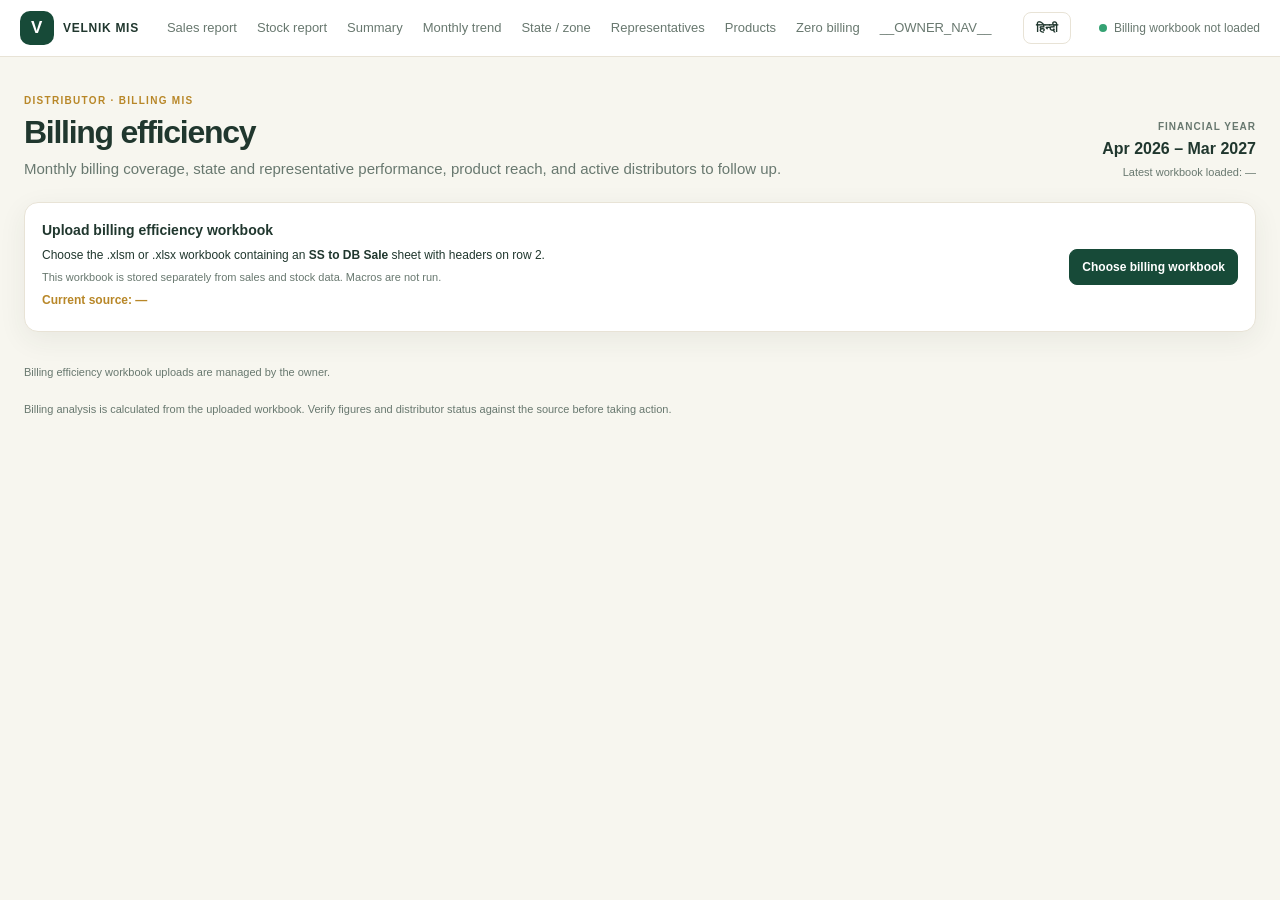
==== templates/billing_efficiency.html @ 07d6b89d "Add billing efficiency report Co-authored-by: Copilot <223556219+Copilot@users.noreply.github.com>" ====
<!doctype html>
<html lang="en">
<head>
  <meta charset="utf-8">
  <meta name="viewport" content="width=device-width, initial-scale=1">
  <title>Velnik MIS | Billing Efficiency</title>
  <link rel="stylesheet" href="/static/styles.css">
  <script id="billing-data" type="application/json">__BILLING_DATA__</script>
  <script src="/static/csv-utils.js" defer></script>
  <script src="/static/billing-efficiency.js" defer></script>
  <script src="/static/language.js" defer></script>
</head>
<body data-owner="__OWNER_SESSION__">
  <header class="topbar">
    <a class="brand" href="/"><span class="brand-mark">V</span><span>VELNIK MIS</span></a>
    <nav aria-label="Main navigation">
      <a href="/">Sales report</a>
      <a href="/stock">Stock report</a>
      <a href="#billing-summary">Summary</a>
      <a href="#monthly-trend">Monthly trend</a>
      <a href="#billing-states">State / zone</a>
      <a href="#billing-team">Representatives</a>
      <a href="#billing-products">Products</a>
      <a href="#zero-billing">Zero billing</a>
      __OWNER_NAV__
    </nav>
    <button class="button language-toggle" id="pageLanguageToggle" type="button" aria-label="पेज की भाषा हिंदी में बदलें">हिन्दी</button>
    <div class="source-chip"><span class="live-dot" aria-hidden="true"></span><span id="billingSource">Billing workbook not loaded</span></div>
  </header>

  <main class="page" id="top">
    <section class="hero">
      <div>
        <p class="kicker">DISTRIBUTOR · BILLING MIS</p>
        <h1>Billing efficiency</h1>
        <p class="hero-copy">Monthly billing coverage, state and representative performance, product reach, and active distributors to follow up.</p>
      </div>
      <div class="as-of"><span>FINANCIAL YEAR</span><strong>Apr 2026 – Mar 2027</strong><small id="billingLoadedAt">Latest workbook loaded: —</small></div>
    </section>

    <!--OWNER-ONLY--><section class="section" id="billing-upload">
      <article class="refresh-panel">
        <div>
          <h3>Upload billing efficiency workbook</h3>
          <p>Choose the .xlsm or .xlsx workbook containing an <strong>SS to DB Sale</strong> sheet with headers on row 2.</p>
          <p class="muted small">This workbook is stored separately from sales and stock data. Macros are not run.</p>
          <p id="billingUploadStatus" class="upload-status" role="status">Current source: —</p>
        </div>
        <label class="button primary upload-button" for="billingWorkbookFile">Choose billing workbook<input id="billingWorkbookFile" type="file" accept=".xlsm,.xlsx" hidden></label>
      </article>
    </section><!--/OWNER-ONLY-->
    <!--GUEST-ONLY--><p class="muted small">Billing efficiency workbook uploads are managed by the owner.</p><!--/GUEST-ONLY-->

    <div id="billingEmpty" class="panel stock-empty" hidden>
      <h2>Upload a billing efficiency workbook to build this report</h2>
      <p class="muted">The owner can upload the separate billing workbook. Existing sales and stock reports will not be changed.</p>
    </div>

    <div id="billingContent" hidden>
      <section class="section" id="billing-summary">
        <div class="table-tools">
          <label>Month<select id="billingMonthFilter"></select></label>
        </div>
        <div class="stats" id="billingStats" aria-label="Billing efficiency summary"></div>
      </section>

      <section class="section" id="monthly-trend">
        <div class="section-heading"><div><p class="kicker">01 · MONTHLY TREND</p><h2>Billing coverage by month</h2><p class="muted">Efficiency is active distributors with positive Value In Lacs divided by active distributor codes.</p></div><span class="unit">LAKH · %</span></div>
        <article class="panel table-panel">
          <div class="table-scroll"><table><thead><tr><th>Month</th><th class="num">Sales (lakh)</th><th class="num">Active DBs</th><th class="num">Billed active DBs</th><th class="num">Active zero billing</th><th class="num">Efficiency</th></tr></thead><tbody id="billingMonthlyRows"></tbody></table></div>
        </article>
      </section>

      <section class="section" id="billing-states">
        <div class="section-heading"><div><p class="kicker">02 · TERRITORY</p><h2>State and zone performance</h2><p class="muted" id="billingTerritoryCaption">Selected month breakdown.</p></div><span class="unit">LAKH</span></div>
        <div class="grid two">
          <article class="panel table-panel"><div class="panel-heading"><div><h3>State / region</h3><p class="muted">Ranked by sales value</p></div></div><div class="table-scroll"><table><thead><tr><th>State / region</th><th class="num">Sales (lakh)</th><th class="num">Active DBs</th><th class="num">Billed DBs</th><th class="num">Efficiency</th></tr></thead><tbody id="billingStateRows"></tbody></table></div></article>
          <article class="panel table-panel"><div class="panel-heading"><div><h3>Zone</h3><p class="muted">Ranked by sales value</p></div></div><div class="table-scroll"><table><thead><tr><th>Zone</th><th class="num">Sales (lakh)</th><th class="num">Active DBs</th><th class="num">Billed DBs</th><th class="num">Efficiency</th></tr></thead><tbody id="billingZoneRows"></tbody></table></div></article>
        </div>
      </section>

      <section class="section" id="billing-team">
        <div class="section-heading"><div><p class="kicker">03 · FIELD TEAM</p><h2>Representative performance</h2><p class="muted">Based on the workbook’s Res SR/SO Name field for the selected month.</p></div></div>
        <article class="panel table-panel"><div class="table-scroll"><table><thead><tr><th>Representative</th><th class="num">Sales (lakh)</th><th class="num">Active DBs</th><th class="num">Billed DBs</th><th class="num">Zero billing DBs</th><th class="num">Efficiency</th></tr></thead><tbody id="billingRepRows"></tbody></table></div></article>
      </section>

      <section class="section" id="billing-products">
        <div class="section-heading"><div><p class="kicker">04 · PRODUCT REACH</p><h2>Product billing coverage</h2><p class="muted">Counts active distributors with a positive value in each product column. Values themselves are not shown because the workbook does not specify their unit.</p></div></div>
        <article class="panel table-panel"><div class="table-scroll"><table><thead><tr><th>Product</th><th class="num">Active DBs billed</th><th class="num">Active DB coverage</th></tr></thead><tbody id="billingProductRows"></tbody></table></div></article>
      </section>

      <section class="section" id="zero-billing">
        <div class="section-heading"><div><p class="kicker">05 · FOLLOW UP</p><h2>Active distributors without positive billing</h2><p class="muted">Confirm the selected month's zero or negative net billing before follow-up.</p></div><button class="button" id="downloadZeroBilling" type="button">Download zero-billing CSV</button></div>
        <article class="panel table-panel">
          <div class="table-tools">
            <label class="search-label">Search name, code, state, or representative<input id="zeroBillingSearch" type="search" placeholder="Type to search"></label>
            <label>State / region<select id="zeroBillingStateFilter"><option value="">All states / regions</option></select></label>
            <span class="status-pill" id="zeroBillingCount"></span>
          </div>
          <div class="table-scroll"><table><thead><tr><th>DB code</th><th>Distributor</th><th>State / region</th><th>Zone</th><th>Super stockist</th><th>Representative</th></tr></thead><tbody id="zeroBillingRows"></tbody></table></div>
          <div class="table-footer"><span id="zeroBillingPageSummary" aria-live="polite"></span><div class="pagination"><button class="button" id="zeroBillingPrev" type="button">Previous</button><button class="button" id="zeroBillingNext" type="button">Next</button></div></div>
        </article>
      </section>

      <p class="muted small" id="billingQuality"></p>
      <p class="muted small">ASD and ASDF are present in the source workbook but are not interpreted because their meanings are not defined. Product coverage is based only on positive product-column values. Duplicate distributor-month rows are flagged; sales values from duplicate rows are included in totals.</p>
    </div>
    <footer>Billing analysis is calculated from the uploaded workbook. Verify figures and distributor status against the source before taking action.</footer>
  </main>
</body>
</html>
---- static/styles.css ----
:root {
  --ink: #20372e; --muted: #68786f; --line: #e8e3d6; --paper: #f7f6ef;
  --navy: #174a38; --teal: #b88728; --amber: #8a5a12; --shadow: 0 8px 28px #243b2f12;
}
* { box-sizing: border-box; }
html { scroll-behavior: smooth; }
body { margin: 0; background: var(--paper); color: var(--ink); font: 15px/1.5 "Segoe UI", Arial, sans-serif; }
a { color: inherit; text-decoration: none; }
.topbar { position: sticky; top: 0; z-index: 3; display: flex; align-items: center; gap: 28px; padding: 11px max(20px, calc((100vw - 1320px)/2)); background: #fff; border-bottom: 1px solid var(--line); }
.brand { display: flex; align-items: center; gap: 9px; font-size: 12px; font-weight: 800; letter-spacing: .06em; }
.brand-mark { display: grid; place-items: center; width: 34px; height: 34px; border-radius: 10px; background: var(--navy); color: #fff; font-size: 17px; }
.topbar nav { display: flex; flex: 1; gap: 20px; color: var(--muted); font-size: 13px; }
.topbar nav a:hover { color: var(--navy); }
.language-toggle { flex-shrink: 0; }
.source-chip { max-width: 240px; overflow: hidden; color: var(--muted); font-size: 12px; text-overflow: ellipsis; white-space: nowrap; }
.live-dot { display: inline-block; width: 8px; height: 8px; margin-right: 7px; border-radius: 50%; background: #35a273; }
.page { max-width: 1320px; margin: auto; padding: 28px 24px 55px; }
.hero { display: flex; align-items: flex-end; justify-content: space-between; gap: 22px; margin: 8px 0 22px; }
.kicker { margin: 0 0 6px; color: var(--teal); font-size: 10px; font-weight: 800; letter-spacing: .13em; }
.hero h1 { margin: 0; font-size: 32px; line-height: 1.15; letter-spacing: -.04em; }
.hero-copy, .muted { color: var(--muted); }
.hero-copy { margin: 7px 0 0; }
.as-of { display: grid; gap: 3px; text-align: right; }
.as-of span, .unit { color: var(--muted); font-size: 10px; font-weight: 750; letter-spacing: .1em; }
.as-of strong { font-size: 16px; }
.as-of small { color: var(--muted); font-size: 11px; }
.stats { display: grid; grid-template-columns: repeat(4, minmax(0,1fr)); gap: 12px; margin: 0 0 30px; }
#billingStats { grid-template-columns: repeat(5, minmax(0,1fr)); }
.stat, .panel, .refresh-panel { border: 1px solid var(--line); border-radius: 14px; background: #fff; box-shadow: var(--shadow); }
.stat { display: grid; gap: 4px; padding: 15px 16px; }
.stat-label, .stat-note { color: var(--muted); font-size: 11px; }
.stat-value { font-size: 22px; font-weight: 760; letter-spacing: -.04em; }
.section { margin: 0 0 32px; scroll-margin-top: 72px; }
.section-heading { display: flex; align-items: flex-end; justify-content: space-between; gap: 18px; margin-bottom: 14px; }
.section-heading h2 { margin: 0; font-size: 21px; line-height: 1.2; letter-spacing: -.025em; }
.section-heading .muted { margin: 5px 0 0; font-size: 12px; }
.grid { display: grid; gap: 14px; }
.grid.two { grid-template-columns: 1fr 1fr; }
.nepal-grid { display: grid; grid-template-columns: 1.5fr 1fr; gap: 14px; }
.nepal-metrics { display: grid; grid-template-columns: repeat(3,minmax(0,1fr)); gap: 10px; }
.nepal-metric { display: grid; align-content: start; gap: 5px; border-radius: 10px; background: #f6f2e6; padding: 12px; }
.nepal-metric span { color: var(--muted); font-size: 11px; }
.nepal-metric strong { font-size: 19px; }
.nepal-metric small { color: var(--muted); font-size: 10px; }
.nepal-note { margin: 13px 0 0; border-top: 1px solid var(--line); padding-top: 10px; color: var(--muted); font-size: 11px; }
.nepal-products h3 { margin: 0; font-size: 14px; }
.nepal-products > .muted { margin: 4px 0 10px; }
.nepal-product { display: flex; justify-content: space-between; gap: 12px; border-top: 1px solid #edf1f3; padding: 8px 0; font-size: 12px; }
.nepal-product strong { white-space: nowrap; }
.nepal-form h3 { margin: 0; font-size: 15px; }
.nepal-form h4 { margin: 16px 0 8px; font-size: 12px; }
.nepal-form > .muted { margin: 5px 0 12px; }
.nepal-input-grid { display: grid; grid-template-columns: repeat(3,minmax(0,1fr)); gap: 10px; }
.nepal-input-grid label { display: grid; gap: 5px; color: var(--muted); font-size: 11px; }
.nepal-input-grid input { width: 100%; border: 1px solid var(--line); border-radius: 8px; padding: 8px 9px; color: var(--ink); font: inherit; font-size: 13px; }
.nepal-form-footer { display: flex; align-items: center; gap: 12px; margin-top: 10px; }
#nepalSaveStatus { color: #a23e39; font-size: 12px; }
.manual-tag { border-radius: 99px; background: #fff1d8; padding: 2px 6px; color: #83530e; font-size: 9px; text-transform: uppercase; }
.panel { padding: 16px; }
.panel-heading { display: flex; align-items: flex-start; justify-content: space-between; gap: 10px; margin-bottom: 12px; }
.panel-heading h3, .refresh-panel h3 { margin: 0; font-size: 14px; }
.panel-heading .muted { margin: 3px 0 0; font-size: 11px; }
.chart-grid { stroke: #e9eff1; stroke-width: 1; }
.daily-svg { display: block; width: 100%; height: auto; }
.axis-label { fill: #687c86; font-size: 10px; }
.sales-bar { fill: #d8b45c; }
.sales-bar.latest { fill: var(--navy); }
.bar-value { fill: #294652; font-size: 9px; }
.bar-list { display: grid; gap: 10px; }
.mix-row { display: grid; grid-template-columns: minmax(90px,150px) 1fr minmax(90px,110px); align-items: center; gap: 10px; font-size: 12px; }
.mix-name { overflow: hidden; text-overflow: ellipsis; white-space: nowrap; }
.mix-track { height: 9px; overflow: hidden; border-radius: 99px; background: #edf2f3; }
.mix-track span { display: block; height: 100%; border-radius: inherit; background: linear-gradient(90deg,#174a38,#c99a3c); }
.mix-value { text-align: right; font-variant-numeric: tabular-nums; }
.mix-value small { color: var(--muted); font-weight: 400; }
.insight-grid { display: grid; grid-template-columns: repeat(3,1fr); gap: 11px; margin-bottom: 14px; }
.insight { border: 1px solid var(--line); border-left: 4px solid var(--teal); border-radius: 12px; background: #fff; padding: 13px; }
.insight-label { display: block; margin-top: 4px; color: var(--muted); font-size: 10px; }
.insight h3 { margin: 3px 0; font-size: 16px; }
.insight strong { font-size: 13px; }
.insight p { margin: 5px 0; color: var(--muted); font-size: 12px; }
.insight-index { float: right; color: #9aadb5; font-weight: 800; }
.next-step { display: grid; gap: 2px; margin-top: 8px; border-top: 1px solid var(--line); padding-top: 7px; font-size: 11px; }
.next-step b { color: var(--teal); }
.table-panel { padding-bottom: 10px; }
.table-scroll { width: 100%; overflow: auto; }
table { width: 100%; border-collapse: collapse; white-space: nowrap; font-size: 12px; }
th { border-bottom: 1px solid var(--line); padding: 9px 8px; color: var(--muted); font-weight: 650; text-align: left; }
td { border-bottom: 1px solid #edf1f3; padding: 9px 8px; }
tbody tr:hover { background: #f7fafb; }
.num { text-align: right; font-variant-numeric: tabular-nums; }
.achievement, .status-pill, .unit { border-radius: 99px; background: #edf6f3; padding: 4px 8px; white-space: nowrap; }
.status-pill { color: #34515c; font-size: 11px; font-weight: 700; }
.gap { color: #8e560d; font-weight: 700; }
.date-filters, .table-tools { display: flex; align-items: end; gap: 8px; flex-wrap: wrap; }
.date-filters label, .table-tools label { display: grid; gap: 4px; color: var(--muted); font-size: 11px; }
.date-filters input, .table-tools input, .table-tools select { border: 1px solid var(--line); border-radius: 8px; background: #fff; padding: 8px 9px; color: var(--ink); font: inherit; font-size: 12px; }
.button { border: 1px solid var(--line); border-radius: 8px; background: #fff; padding: 8px 12px; color: var(--ink); font-size: 12px; font-weight: 700; cursor: pointer; }
.button.primary { border-color: var(--navy); background: var(--navy); color: #fff; }
.button:disabled { opacity: .4; cursor: default; }
.button:hover { filter: brightness(.97); }
.table-tools { margin-bottom: 12px; }
.table-tools .search-label { min-width: 220px; flex: 1; }
.table-footer { display: flex; align-items: center; justify-content: space-between; padding: 10px 7px 0; color: var(--muted); font-size: 11px; }
.pagination { display: flex; gap: 6px; }
.quality-notes { margin-top: 12px; border: 1px solid #f0dfbd; border-radius: 10px; background: #fff8e9; padding: 10px 13px; color: var(--amber); font-size: 12px; }
.quality-notes:empty { display: none; }
.quality-notes h3 { margin: 0 0 5px; font-size: 12px; }
.quality-notes ul { margin: 0; padding-left: 18px; }
.quality-notes li { margin: 3px 0; }
.refresh-panel { display: flex; align-items: center; justify-content: space-between; gap: 18px; padding: 17px; }
.refresh-panel p { margin: 5px 0; font-size: 12px; }
.small { font-size: 11px !important; }
.upload-button { white-space: nowrap; }
.upload-status { color: var(--teal); font-weight: 650; }
.upload-status.error { color: #b14444; }
.footnote, footer { color: var(--muted); font-size: 11px; }
.footnote { margin-top: 10px; }
footer { padding: 10px 0; }
.empty { padding: 18px; color: var(--muted); text-align: center; }
.strong { font-weight: 650; }
.code { font-variant-numeric: tabular-nums; }
.stock-table-panel { margin-top: 14px; }
.stock-empty { margin: 14px 0 28px; }
.stock-empty h2 { margin: 0; font-size: 18px; }
.stock-empty p { margin-bottom: 0; }
.negative-stock { color: #b14444; }
.ai-chat { display: grid; gap: 10px; }
.ai-chat > p { margin: 0; }
.ai-chat-messages { display: grid; gap: 8px; max-height: 360px; overflow: auto; padding: 4px 2px; }
.ai-message { max-width: 88%; margin: 0; border-radius: 10px; padding: 10px 12px; font-size: 13px; white-space: pre-wrap; }
.ai-message.assistant { justify-self: start; background: #f4f2e9; }
.ai-message.user { justify-self: end; background: #f4ecd8; }
.ai-message.error { color: #a33f3f; background: #fff2f0; }
.ai-chat-form { display: grid; grid-template-columns: 150px 1fr auto; align-items: end; gap: 10px; }
.ai-chat-form label { display: grid; gap: 4px; color: var(--muted); font-size: 11px; }
.ai-chat-form select, .ai-chat-form textarea { width: 100%; border: 1px solid var(--line); border-radius: 8px; background: #fff; padding: 8px 9px; color: var(--ink); font: inherit; font-size: 13px; }
.ai-chat-form textarea { resize: vertical; }
.ai-chat-actions { display: grid; justify-items: end; gap: 7px; }
.language-buttons { display: flex; gap: 5px; }
.language-button { padding: 5px 9px; }
.language-button.selected { border-color: var(--teal); background: #f6efd9; color: var(--navy); }
.period-comparison-panel { display: grid; gap: 10px; }
.period-comparison-panel > p { margin: 0; }
.comparison-summary { display: grid; grid-template-columns: repeat(4,minmax(0,1fr)); gap: 10px; }
@media (max-width:950px) { .stats, #billingStats { grid-template-columns: repeat(2,minmax(0,1fr)); } .topbar { gap: 16px; } .topbar nav { gap: 12px; } .insight-grid { grid-template-columns: repeat(2,1fr); } .nepal-grid { grid-template-columns: 1fr; } }
@media (max-width:680px) { .topbar { position: static; flex-wrap: wrap; padding: 12px 16px; } .topbar nav { order: 3; width: 100%; flex-basis: 100%; overflow: auto; padding-bottom: 3px; } .source-chip { margin-left: auto; } .page { padding: 19px 14px 40px; } .hero { align-items: flex-start; flex-direction: column; } .as-of { text-align: left; } .hero h1 { font-size: 27px; } .section-heading { align-items: flex-start; flex-direction: column; } .grid.two { grid-template-columns: 1fr; } .insight-grid { grid-template-columns: 1fr; } .mix-row { grid-template-columns: 90px 1fr 85px; gap: 7px; } .nepal-metrics { grid-template-columns: 1fr; } .nepal-input-grid { grid-template-columns: 1fr; } .refresh-panel { align-items: flex-start; flex-direction: column; } .date-filters { width: 100%; } .date-filters label { flex: 1; } .date-filters input { width: 100%; } .ai-chat-form { grid-template-columns: 1fr; } .ai-chat-actions { justify-items: start; } .ai-message { max-width: 100%; } .comparison-summary { grid-template-columns: repeat(2,minmax(0,1fr)); } }
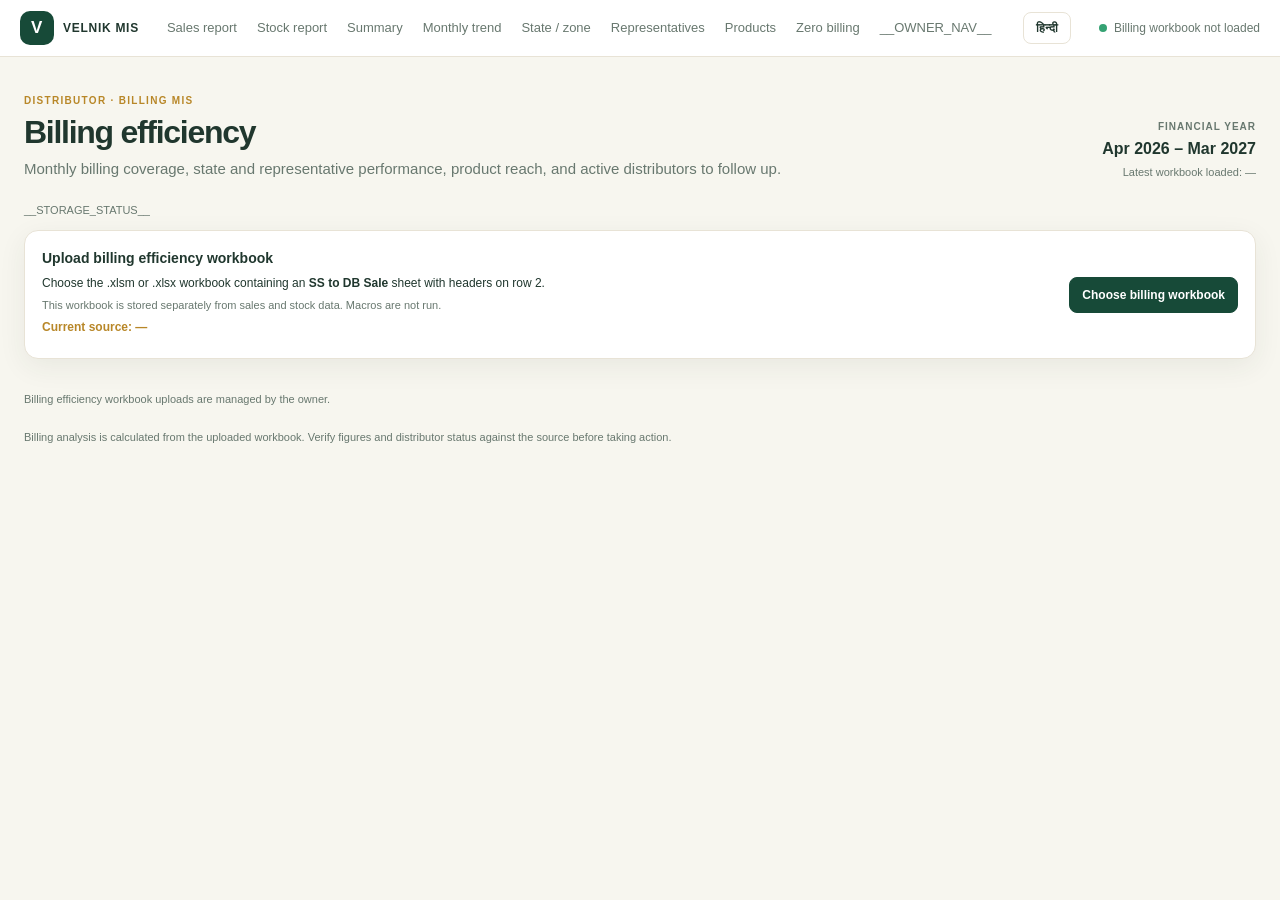
==== commit 95104604: "Persist uploaded workbooks in object storage Co-authored-by: Copilot <223556219+Copilot@users.norepl" ====
--- a/templates/billing_efficiency.html
+++ b/templates/billing_efficiency.html
@@ -37,6 +37,7 @@
       </div>
       <div class="as-of"><span>FINANCIAL YEAR</span><strong>Apr 2026 – Mar 2027</strong><small id="billingLoadedAt">Latest workbook loaded: —</small></div>
     </section>
+    <p class="muted small storage-status">__STORAGE_STATUS__</p>
 
     <!--OWNER-ONLY--><section class="section" id="billing-upload">
       <article class="refresh-panel">
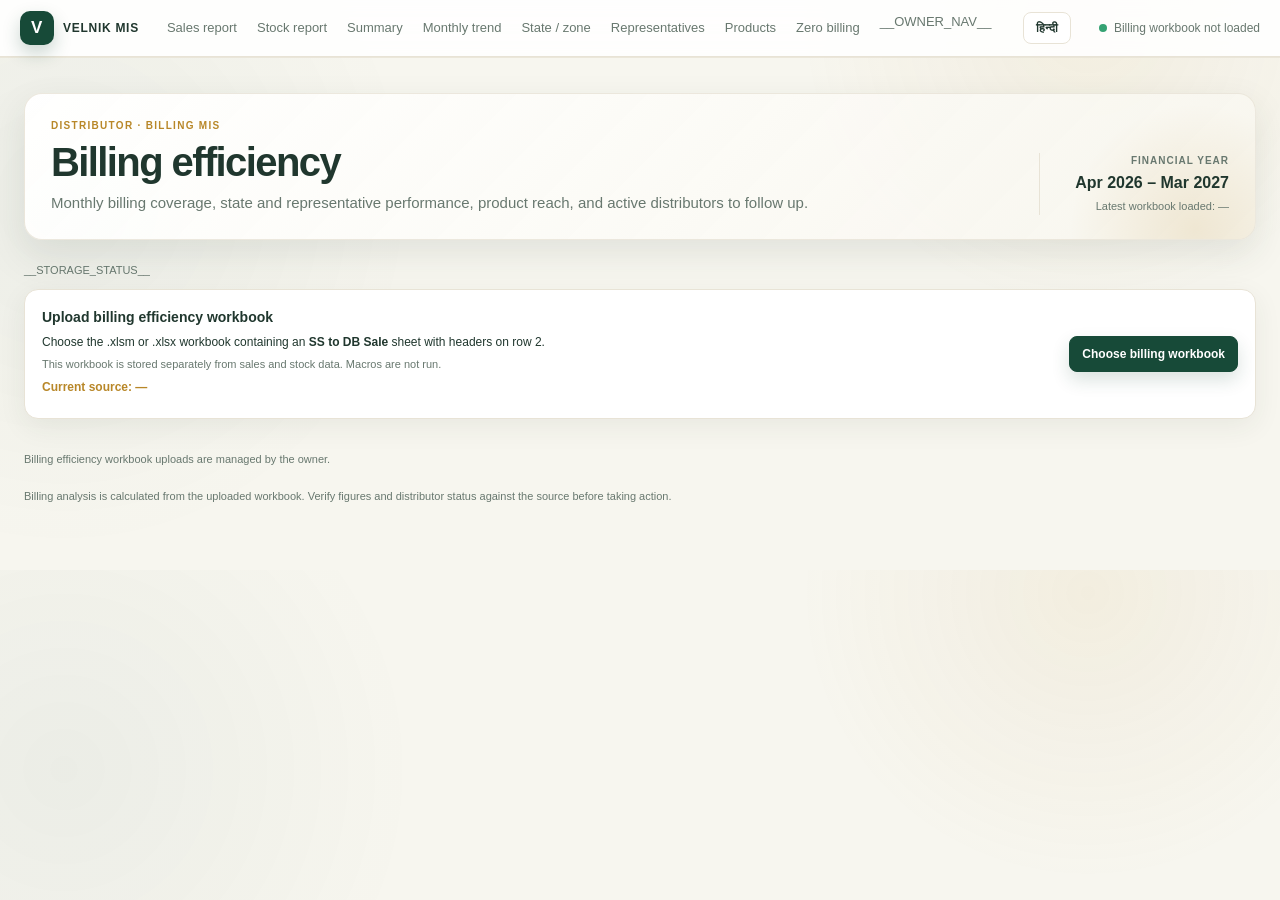
==== commit 93b6d256: "Add premium animated dashboard design Add balanced scroll reveals, card and navigation motion, live " ====
--- a/templates/billing_efficiency.html
+++ b/templates/billing_efficiency.html
@@ -9,6 +9,7 @@
   <script src="/static/csv-utils.js" defer></script>
   <script src="/static/billing-efficiency.js" defer></script>
   <script src="/static/language.js" defer></script>
+  <script src="/static/ui-enhancements.js" defer></script>
 </head>
 <body data-owner="__OWNER_SESSION__">
   <header class="topbar">
--- a/static/styles.css
+++ b/static/styles.css
@@ -28,8 +28,13 @@
 #billingStats { grid-template-columns: repeat(5, minmax(0,1fr)); }
 .stat, .panel, .refresh-panel { border: 1px solid var(--line); border-radius: 14px; background: #fff; box-shadow: var(--shadow); }
 .stat { display: grid; gap: 4px; padding: 15px 16px; }
+.stat.kpi-positive { border-top: 3px solid #1d7a6b; }
+.stat.kpi-warning { border-top: 3px solid #d69b2d; }
+.stat.kpi-negative { border-top: 3px solid #c84b4b; }
+.stat.kpi-neutral { border-top: 3px solid #8c98a8; }
 .stat-label, .stat-note { color: var(--muted); font-size: 11px; }
 .stat-value { font-size: 22px; font-weight: 760; letter-spacing: -.04em; }
+.executive-section { padding-bottom: 0; }
 .section { margin: 0 0 32px; scroll-margin-top: 72px; }
 .section-heading { display: flex; align-items: flex-end; justify-content: space-between; gap: 18px; margin-bottom: 14px; }
 .section-heading h2 { margin: 0; font-size: 21px; line-height: 1.2; letter-spacing: -.025em; }
@@ -145,3 +150,47 @@
 .comparison-summary { display: grid; grid-template-columns: repeat(4,minmax(0,1fr)); gap: 10px; }
 @media (max-width:950px) { .stats, #billingStats { grid-template-columns: repeat(2,minmax(0,1fr)); } .topbar { gap: 16px; } .topbar nav { gap: 12px; } .insight-grid { grid-template-columns: repeat(2,1fr); } .nepal-grid { grid-template-columns: 1fr; } }
 @media (max-width:680px) { .topbar { position: static; flex-wrap: wrap; padding: 12px 16px; } .topbar nav { order: 3; width: 100%; flex-basis: 100%; overflow: auto; padding-bottom: 3px; } .source-chip { margin-left: auto; } .page { padding: 19px 14px 40px; } .hero { align-items: flex-start; flex-direction: column; } .as-of { text-align: left; } .hero h1 { font-size: 27px; } .section-heading { align-items: flex-start; flex-direction: column; } .grid.two { grid-template-columns: 1fr; } .insight-grid { grid-template-columns: 1fr; } .mix-row { grid-template-columns: 90px 1fr 85px; gap: 7px; } .nepal-metrics { grid-template-columns: 1fr; } .nepal-input-grid { grid-template-columns: 1fr; } .refresh-panel { align-items: flex-start; flex-direction: column; } .date-filters { width: 100%; } .date-filters label { flex: 1; } .date-filters input { width: 100%; } .ai-chat-form { grid-template-columns: 1fr; } .ai-chat-actions { justify-items: start; } .ai-message { max-width: 100%; } .comparison-summary { grid-template-columns: repeat(2,minmax(0,1fr)); } }
+
+/* Premium dashboard polish */
+:root { --shadow-soft: 0 14px 36px rgba(36,59,47,.10); --shadow-lift: 0 18px 42px rgba(36,59,47,.14); }
+body { background: radial-gradient(circle at 85% 4%, rgba(184,135,40,.08), transparent 18rem), radial-gradient(circle at 5% 35%, rgba(23,74,56,.05), transparent 22rem), var(--paper); }
+.topbar { backdrop-filter: blur(14px); background: rgba(255,255,255,.88); box-shadow: 0 1px 0 rgba(232,227,214,.82); }
+.brand-mark { box-shadow: 0 8px 18px rgba(23,74,56,.22); transition: transform .25s ease, box-shadow .25s ease; }
+.brand:hover .brand-mark { transform: rotate(-5deg) scale(1.05); box-shadow: 0 10px 22px rgba(23,74,56,.28); }
+.topbar nav a { position: relative; padding: 6px 0; transition: color .2s ease; }
+.topbar nav a::after { content: ''; position: absolute; right: 0; bottom: 0; left: 0; height: 2px; border-radius: 99px; background: var(--teal); transform: scaleX(0); transition: transform .2s ease; }
+.topbar nav a:hover::after, .topbar nav a.active::after { transform: scaleX(1); }
+.hero { position: relative; overflow: hidden; min-height: 118px; border: 1px solid rgba(232,227,214,.8); border-radius: 18px; padding: 24px 26px; background: linear-gradient(135deg, rgba(255,255,255,.96), rgba(248,246,238,.88)); box-shadow: var(--shadow-soft); }
+.hero::after { content: ''; position: absolute; right: -70px; bottom: -120px; width: 260px; height: 260px; border-radius: 50%; background: radial-gradient(circle, rgba(184,135,40,.14), rgba(184,135,40,0) 68%); pointer-events: none; }
+.hero h1 { font-size: clamp(28px,4vw,40px); }
+.as-of { position: relative; z-index: 1; min-width: 190px; border-left: 1px solid var(--line); padding-left: 18px; }
+.stat, .panel, .refresh-panel, .insight { transition: transform .25s ease, box-shadow .25s ease, border-color .25s ease; }
+.stat:hover, .panel:hover, .refresh-panel:hover, .insight:hover { transform: translateY(-3px); border-color: rgba(184,135,40,.38); box-shadow: var(--shadow-lift); }
+.stat { position: relative; overflow: hidden; }
+.stat::after { content: ''; position: absolute; top: -30px; right: -30px; width: 70px; height: 70px; border-radius: 50%; background: rgba(184,135,40,.06); }
+.stat-value { background: linear-gradient(135deg, var(--ink), var(--navy)); background-clip: text; -webkit-background-clip: text; color: transparent; }
+.button, .upload-button { transition: transform .18s ease, box-shadow .18s ease, filter .18s ease, border-color .18s ease; }
+.button:not(:disabled):hover, .upload-button:hover { transform: translateY(-1px); box-shadow: 0 8px 18px rgba(23,74,56,.12); }
+.button.primary { box-shadow: 0 8px 18px rgba(23,74,56,.16); }
+.button:active { transform: translateY(0) scale(.98); }
+input:focus, select:focus, textarea:focus { outline: none; border-color: var(--teal) !important; box-shadow: 0 0 0 3px rgba(184,135,40,.12); }
+.live-dot { box-shadow: 0 0 0 0 rgba(53,162,115,.45); animation: livePulse 2.4s infinite; }
+.mix-track span { transform-origin: left; animation: growBar 1s cubic-bezier(.2,.75,.25,1) both; }
+tbody tr { transition: background .18s ease, transform .18s ease; }
+tbody tr:hover { box-shadow: inset 3px 0 var(--teal); }
+.ai-message { animation: messageIn .35s ease both; }
+.reveal { opacity: 0; transform: translateY(14px); transition: opacity .55s ease, transform .55s cubic-bezier(.2,.75,.25,1); }
+.reveal.is-visible { opacity: 1; transform: translateY(0); }
+.stat.reveal:nth-child(2) { transition-delay: .06s; }.stat.reveal:nth-child(3) { transition-delay: .12s; }.stat.reveal:nth-child(4) { transition-delay: .18s; }.stat.reveal:nth-child(5) { transition-delay: .24s; }
+@keyframes livePulse { 70% { box-shadow: 0 0 0 7px rgba(53,162,115,0); } 100% { box-shadow: 0 0 0 0 rgba(53,162,115,0); } }
+@keyframes growBar { from { transform: scaleX(0); } to { transform: scaleX(1); } }
+@keyframes messageIn { from { opacity: 0; transform: translateY(7px); } to { opacity: 1; transform: translateY(0); } }
+@media (max-width:680px) {
+  .hero { min-height: auto; border-radius: 14px; padding: 20px; }
+  .hero::after { right: -100px; }
+  .as-of { width: 100%; border-left: 0; border-top: 1px solid var(--line); padding: 12px 0 0; }
+  .topbar nav { scrollbar-width: thin; }
+  .topbar nav a { flex-shrink: 0; }
+  .stat:hover, .panel:hover, .refresh-panel:hover, .insight:hover { transform: translateY(-1px); }
+}
+@media (prefers-reduced-motion: reduce) { *, *::before, *::after { scroll-behavior: auto !important; animation-duration: .01ms !important; animation-iteration-count: 1 !important; transition-duration: .01ms !important; } .reveal { opacity: 1; transform: none; } }
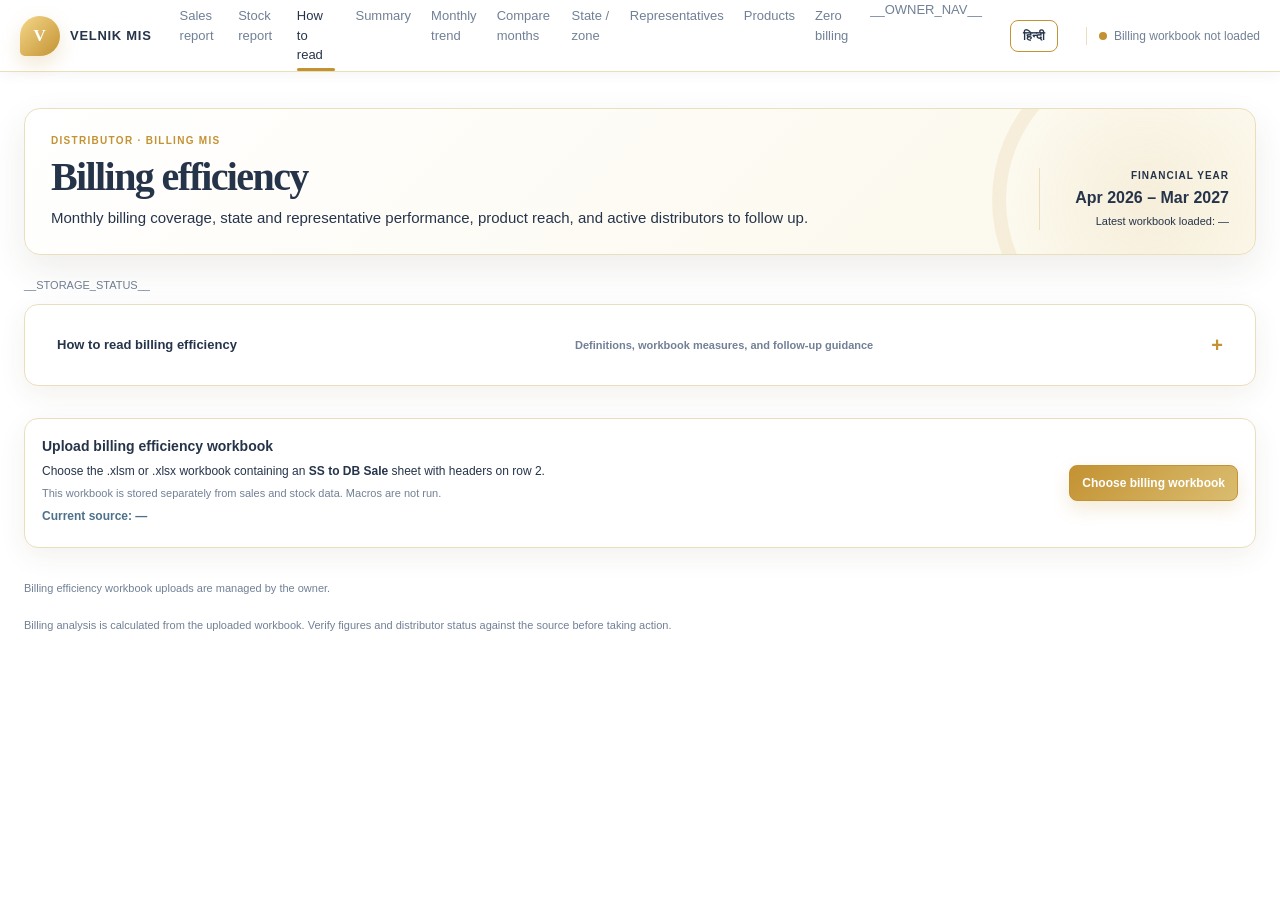
==== commit c5dc31cd: "Add report guides and month comparison" ====
--- a/templates/billing_efficiency.html
+++ b/templates/billing_efficiency.html
@@ -17,8 +17,10 @@
     <nav aria-label="Main navigation">
       <a href="/">Sales report</a>
       <a href="/stock">Stock report</a>
+      <a href="#report-guide">How to read</a>
       <a href="#billing-summary">Summary</a>
       <a href="#monthly-trend">Monthly trend</a>
+      <a href="#month-comparison">Compare months</a>
       <a href="#billing-states">State / zone</a>
       <a href="#billing-team">Representatives</a>
       <a href="#billing-products">Products</a>
@@ -39,6 +41,20 @@
       <div class="as-of"><span>FINANCIAL YEAR</span><strong>Apr 2026 – Mar 2027</strong><small id="billingLoadedAt">Latest workbook loaded: —</small></div>
     </section>
     <p class="muted small storage-status">__STORAGE_STATUS__</p>
+
+    <section class="section" id="report-guide">
+      <details class="panel report-guide">
+        <summary><span>How to read billing efficiency</span><span class="muted small">Definitions, workbook measures, and follow-up guidance</span></summary>
+        <div class="guide-grid">
+          <article><h3>Selected month summary</h3><p>The month selector changes the summary cards and the state, zone, representative, product, and zero-billing details.</p></article>
+          <article><h3>Billing efficiency</h3><p>Efficiency is billed active distributor codes divided by active distributor codes. A billed distributor has positive Value In Lacs for that month.</p></article>
+          <article><h3>Monthly trend</h3><p>Each row shows one workbook month. Compare sales and distributor coverage together; a larger sales total does not always mean more distributors billed.</p></article>
+          <article><h3>State, zone, and representative</h3><p>Sales and coverage are grouped using the labels in the billing workbook. Representative assignment uses its Res SR/SO Name field.</p></article>
+          <article><h3>Product billing coverage</h3><p>Coverage counts active distributors with a positive value in each product column. Product amounts are omitted because the workbook does not define their unit.</p></article>
+          <article><h3>Active distributors without positive billing</h3><p>This follow-up list includes active codes with zero or negative net billing in the selected month. Confirm the workbook row and current account status before acting.</p></article>
+        </div>
+      </details>
+    </section>
 
     <!--OWNER-ONLY--><section class="section" id="billing-upload">
       <article class="refresh-panel">
@@ -70,6 +86,21 @@
         <div class="section-heading"><div><p class="kicker">01 · MONTHLY TREND</p><h2>Billing coverage by month</h2><p class="muted">Efficiency is active distributors with positive Value In Lacs divided by active distributor codes.</p></div><span class="unit">LAKH · %</span></div>
         <article class="panel table-panel">
           <div class="table-scroll"><table><thead><tr><th>Month</th><th class="num">Sales (lakh)</th><th class="num">Active DBs</th><th class="num">Billed active DBs</th><th class="num">Active zero billing</th><th class="num">Efficiency</th></tr></thead><tbody id="billingMonthlyRows"></tbody></table></div>
+        </article>
+      </section>
+
+      <section class="section" id="month-comparison">
+        <div class="section-heading"><div><p class="kicker">MONTH · CHANGE</p><h2>Compare two months</h2><p class="muted">Compare billing, distributor coverage, and efficiency using the same workbook measures.</p></div></div>
+        <article class="panel period-comparison-panel">
+          <div class="month-comparison-controls">
+            <label>First month<select id="billingCompareMonthA"></select></label>
+            <label>Second month<select id="billingCompareMonthB"></select></label>
+          </div>
+          <p class="muted small" id="billingCompareCaption" aria-live="polite"></p>
+          <div id="billingComparisonSummary" class="comparison-summary"></div>
+          <div class="table-scroll">
+            <table><thead><tr><th>State / region</th><th class="num" id="billingCompareHeadA">First month sales</th><th class="num" id="billingCompareHeadB">Second month sales</th><th class="num">Change (lakh)</th><th class="num">Change %</th></tr></thead><tbody id="billingComparisonRows"></tbody></table>
+          </div>
         </article>
       </section>
 
--- a/static/styles.css
+++ b/static/styles.css
@@ -39,6 +39,19 @@
 .section-heading { display: flex; align-items: flex-end; justify-content: space-between; gap: 18px; margin-bottom: 14px; }
 .section-heading h2 { margin: 0; font-size: 21px; line-height: 1.2; letter-spacing: -.025em; }
 .section-heading .muted { margin: 5px 0 0; font-size: 12px; }
+.report-guide { padding: 0; overflow: hidden; }
+.report-guide summary { display: flex; align-items: center; justify-content: space-between; gap: 14px; padding: 14px 16px; cursor: pointer; list-style: none; font-size: 13px; font-weight: 750; }
+.report-guide summary::-webkit-details-marker { display: none; }
+.report-guide summary::after { content: '+'; color: var(--gold); font-size: 20px; line-height: 1; }
+.report-guide[open] summary::after { content: '−'; }
+.guide-grid { display: grid; grid-template-columns: repeat(3,minmax(0,1fr)); gap: 10px; border-top: 1px solid var(--line); padding: 14px; }
+.guide-grid article { border: 1px solid var(--line); border-radius: 10px; background: #fffdf8; padding: 11px; }
+.guide-grid h3 { margin: 0 0 5px; font-size: 12px; }
+.guide-grid p { margin: 0; color: var(--muted); font-size: 11px; line-height: 1.55; }
+.month-comparison-controls { display: flex; flex-wrap: wrap; gap: 10px; margin-bottom: 10px; }
+.month-comparison-controls label { display: grid; gap: 4px; min-width: 180px; color: var(--muted); font-size: 11px; }
+.month-comparison-controls select { border: 1px solid var(--line); border-radius: 8px; background: #fff; padding: 8px 9px; color: var(--ink); font: inherit; font-size: 12px; }
+.month-comparison-controls select:focus { outline: none; border-color: var(--gold); box-shadow: 0 0 0 3px rgba(195,146,50,.12); }
 .grid { display: grid; gap: 14px; }
 .grid.two { grid-template-columns: 1fr 1fr; }
 .nepal-grid { display: grid; grid-template-columns: 1.5fr 1fr; gap: 14px; }
@@ -149,7 +162,59 @@
 .period-comparison-panel > p { margin: 0; }
 .comparison-summary { display: grid; grid-template-columns: repeat(4,minmax(0,1fr)); gap: 10px; }
 @media (max-width:950px) { .stats, #billingStats { grid-template-columns: repeat(2,minmax(0,1fr)); } .topbar { gap: 16px; } .topbar nav { gap: 12px; } .insight-grid { grid-template-columns: repeat(2,1fr); } .nepal-grid { grid-template-columns: 1fr; } }
-@media (max-width:680px) { .topbar { position: static; flex-wrap: wrap; padding: 12px 16px; } .topbar nav { order: 3; width: 100%; flex-basis: 100%; overflow: auto; padding-bottom: 3px; } .source-chip { margin-left: auto; } .page { padding: 19px 14px 40px; } .hero { align-items: flex-start; flex-direction: column; } .as-of { text-align: left; } .hero h1 { font-size: 27px; } .section-heading { align-items: flex-start; flex-direction: column; } .grid.two { grid-template-columns: 1fr; } .insight-grid { grid-template-columns: 1fr; } .mix-row { grid-template-columns: 90px 1fr 85px; gap: 7px; } .nepal-metrics { grid-template-columns: 1fr; } .nepal-input-grid { grid-template-columns: 1fr; } .refresh-panel { align-items: flex-start; flex-direction: column; } .date-filters { width: 100%; } .date-filters label { flex: 1; } .date-filters input { width: 100%; } .ai-chat-form { grid-template-columns: 1fr; } .ai-chat-actions { justify-items: start; } .ai-message { max-width: 100%; } .comparison-summary { grid-template-columns: repeat(2,minmax(0,1fr)); } }
+@media (max-width:680px) { .topbar { position: static; flex-wrap: wrap; padding: 12px 16px; } .topbar nav { order: 3; width: 100%; flex-basis: 100%; overflow: auto; padding-bottom: 3px; } .source-chip { margin-left: auto; } .page { padding: 19px 14px 40px; } .hero { align-items: flex-start; flex-direction: column; } .as-of { text-align: left; } .hero h1 { font-size: 27px; } .section-heading { align-items: flex-start; flex-direction: column; } .grid.two { grid-template-columns: 1fr; } .insight-grid { grid-template-columns: 1fr; } .mix-row { grid-template-columns: 90px 1fr 85px; gap: 7px; } .nepal-metrics { grid-template-columns: 1fr; } .nepal-input-grid { grid-template-columns: 1fr; } .refresh-panel { align-items: flex-start; flex-direction: column; } .date-filters { width: 100%; } .date-filters label { flex: 1; } .date-filters input { width: 100%; } .ai-chat-form { grid-template-columns: 1fr; } .ai-chat-actions { justify-items: start; } .ai-message { max-width: 100%; } .comparison-summary { grid-template-columns: repeat(2,minmax(0,1fr)); } .guide-grid { grid-template-columns: 1fr; } .report-guide summary { align-items: flex-start; flex-direction: column; } .month-comparison-controls { width: 100%; flex-direction: column; } .month-comparison-controls label { width: 100%; } }
+
+/* Velnik gold, white, and midnight-navy theme */
+:root {
+  --ink: #15172e;
+  --muted: #69708a;
+  --line: #e9e6dc;
+  --paper: #f8f7f2;
+  --navy: #090c30;
+  --teal: #c99a3c;
+  --amber: #9a6817;
+  --gold: #d8ad58;
+  --gold-light: #f4dfad;
+  --shadow: 0 8px 28px rgba(28, 31, 66, .08);
+  --shadow-soft: 0 14px 36px rgba(28, 31, 66, .09);
+  --shadow-lift: 0 18px 42px rgba(28, 31, 66, .13);
+}
+body { background: radial-gradient(circle at 85% 2%, rgba(216,173,88,.10), transparent 20rem), var(--paper); }
+.topbar { height: 76px; border-bottom-color: rgba(201,154,60,.32); background: rgba(255,255,255,.96); }
+.brand { gap: 10px; color: var(--navy); font-size: 13px; }
+.brand-mark { width: 38px; height: 38px; border-radius: 50% 50% 50% 10%; background: linear-gradient(135deg, #f1cf82 0%, #b87922 100%); color: var(--navy); box-shadow: 0 7px 18px rgba(201,154,60,.24); font-family: Georgia, serif; }
+.topbar nav { justify-content: center; color: #303653; }
+.topbar nav a:hover, .topbar nav a.active { color: var(--navy); }
+.topbar nav a::after { height: 3px; background: linear-gradient(90deg, var(--gold), #b87922); }
+.language-toggle { border-color: rgba(201,154,60,.55); color: var(--navy); }
+.source-chip { border-left: 1px solid var(--line); padding-left: 12px; }
+.live-dot { background: var(--gold); }
+.hero { min-height: 150px; border-color: transparent; border-radius: 12px; background: var(--navy); box-shadow: 0 16px 38px rgba(9,12,48,.16); }
+.hero::after { right: -35px; bottom: -95px; width: 280px; height: 280px; border: 18px solid rgba(216,173,88,.16); background: radial-gradient(circle, rgba(216,173,88,.12), transparent 70%); }
+.hero h1, .hero .hero-copy, .hero .as-of strong, .hero .as-of small, .hero .as-of span { color: #fff; }
+.hero .kicker { color: var(--gold); }
+.hero .as-of { border-left-color: rgba(216,173,88,.35); }
+.kicker { color: var(--amber); }
+.stat.kpi-positive { border-top-color: #b87922; }
+.stat.kpi-warning { border-top-color: var(--gold); }
+.stat.kpi-negative { border-top-color: #9b5c4a; }
+.stat.kpi-neutral { border-top-color: var(--navy); }
+.stat-value { background: linear-gradient(135deg, var(--navy), #b87922); background-clip: text; -webkit-background-clip: text; color: transparent; }
+.sales-bar { fill: var(--gold); }
+.sales-bar.latest { fill: var(--navy); }
+.mix-track span { background: linear-gradient(90deg, var(--navy), var(--gold)); }
+.insight { border-left-color: var(--gold); }
+.next-step b { color: var(--amber); }
+.button.primary { border-color: var(--navy); background: var(--navy); color: #fff; box-shadow: 0 8px 18px rgba(9,12,48,.14); }
+.button:not(.primary):hover { border-color: var(--gold); color: var(--navy); }
+.status-pill, .achievement, .unit { background: #fbf6e8; color: var(--amber); }
+tbody tr:hover { background: #fffaf0; box-shadow: inset 3px 0 var(--gold); }
+.ai-message.assistant { background: #f7f4ea; }
+.ai-message.user { background: #f1e3b9; }
+.language-button.selected { border-color: var(--gold); background: #fff5d8; color: var(--navy); }
+.nepal-metric { background: linear-gradient(135deg, #fffdf8, #fbf4de); }
+.manual-tag { background: #fff2c9; color: #80520e; }
+.quality-notes { border-color: #ead39e; background: #fffaf0; }
 
 /* Premium dashboard polish */
 :root { --shadow-soft: 0 14px 36px rgba(36,59,47,.10); --shadow-lift: 0 18px 42px rgba(36,59,47,.14); }
@@ -185,6 +250,15 @@
 @keyframes livePulse { 70% { box-shadow: 0 0 0 7px rgba(53,162,115,0); } 100% { box-shadow: 0 0 0 0 rgba(53,162,115,0); } }
 @keyframes growBar { from { transform: scaleX(0); } to { transform: scaleX(1); } }
 @keyframes messageIn { from { opacity: 0; transform: translateY(7px); } to { opacity: 1; transform: translateY(0); } }
+@media (max-width:760px) {
+  body { overflow-x: hidden; }
+  .page, .section, .panel, .table-panel, .table-scroll { min-width: 0; max-width: 100%; }
+  .table-scroll { display: block; overflow-x: auto; -webkit-overflow-scrolling: touch; }
+  .topbar { position: sticky; flex-wrap: wrap; gap: 10px !important; padding: 10px 14px !important; }
+  .topbar nav { order: 3; width: 100%; flex-basis: 100%; flex-wrap: nowrap !important; overflow-x: auto; overflow-y: hidden; gap: 14px !important; padding-bottom: 5px; scrollbar-width: thin; }
+  .topbar nav a { flex: 0 0 auto; white-space: nowrap; }
+  .source-chip { margin-left: auto; }
+}
 @media (max-width:680px) {
   .hero { min-height: auto; border-radius: 14px; padding: 20px; }
   .hero::after { right: -100px; }
@@ -193,4 +267,158 @@
   .topbar nav a { flex-shrink: 0; }
   .stat:hover, .panel:hover, .refresh-panel:hover, .insight:hover { transform: translateY(-1px); }
 }
+/* Velnik theme override */
+:root { --ink: #15172e; --muted: #69708a; --line: #e8e3d6; --paper: #f8f7f2; --navy: #090c30; --teal: #c99a3c; --amber: #9a6817; }
+body { background: radial-gradient(circle at 88% 2%, rgba(216,173,88,.11), transparent 22rem), #f8f7f2; color: var(--ink); }
+.topbar { height: 76px; border-bottom: 1px solid rgba(201,154,60,.28); background: rgba(255,255,255,.97); }
+.brand { color: var(--navy); }
+.brand-mark { width: 40px; height: 40px; border-radius: 50% 50% 50% 12%; background: linear-gradient(135deg,#f3d58e,#bd812a); color: var(--navy); box-shadow: 0 7px 18px rgba(201,154,60,.25); }
+.topbar nav { color: #343851; }
+.topbar nav a:hover, .topbar nav a.active { color: var(--navy); }
+.topbar nav a::after { background: linear-gradient(90deg,#efca79,#b87922); }
+.hero { min-height: 150px; border-color: rgba(216,173,88,.24); background: linear-gradient(135deg,#090c30 0%,#111449 100%); box-shadow: 0 16px 38px rgba(9,12,48,.18); }
+.hero::after { right: -45px; bottom: -100px; width: 280px; height: 280px; border: 18px solid rgba(216,173,88,.14); background: radial-gradient(circle,rgba(216,173,88,.12),transparent 68%); }
+.hero h1, .hero .hero-copy, .hero .as-of strong, .hero .as-of small, .hero .as-of span { color: #fff; }
+.hero .kicker { color: #e7bd68; }
+.hero .as-of { border-left-color: rgba(231,189,104,.32); }
+.kicker, .next-step b { color: var(--amber); }
+.stat, .panel, .refresh-panel, .insight { border-color: rgba(201,154,60,.16); background: #fff; }
+.stat-value { background: linear-gradient(135deg,var(--navy),#b87922); background-clip: text; -webkit-background-clip: text; color: transparent; }
+.stat.kpi-positive { border-top-color: #b87922; }
+.stat.kpi-warning { border-top-color: #d8ad58; }
+.sales-bar { fill: #d8ad58; }
+.sales-bar.latest { fill: var(--navy); }
+.mix-track span { background: linear-gradient(90deg,var(--navy),#d8ad58); }
+.insight { border-left-color: #c99a3c; }
+.button.primary { border-color: var(--navy); background: var(--navy); color: #fff; }
+tbody tr:hover { background: #fffaf0; box-shadow: inset 3px 0 #c99a3c; }
+.nepal-metric { background: linear-gradient(135deg,#fff,#fbf4de); }
+.status-pill, .achievement, .unit { background: #fbf5e6; color: #8c601d; }
+.language-button.selected { border-color: #c99a3c; background: #fff4cf; color: var(--navy); }
+.live-dot { background: #d8ad58; }
+@media (max-width:680px) { .topbar { height: auto; } }
 @media (prefers-reduced-motion: reduce) { *, *::before, *::after { scroll-behavior: auto !important; animation-duration: .01ms !important; animation-iteration-count: 1 !important; transition-duration: .01ms !important; } .reveal { opacity: 1; transform: none; } }
+
+/* Velnik-only color system: gold and white */
+:root {
+  --ink: #ad7d2a;
+  --muted: #b08a43;
+  --line: #dfc27d;
+  --paper: #fff;
+  --navy: #c49a45;
+  --teal: #c49a45;
+  --amber: #ad7d2a;
+  --gold: #c49a45;
+  --gold-light: #f5e8bd;
+  --shadow: 0 8px 28px rgba(196,154,69,.12);
+  --shadow-soft: 0 14px 36px rgba(196,154,69,.12);
+  --shadow-lift: 0 18px 42px rgba(196,154,69,.16);
+}
+body { background: #fff !important; color: #ad7d2a !important; }
+body, h1, h2, h3, h4, p, a, label, span, strong, small, th, td, button, input, select, textarea { text-shadow: none; }
+.topbar { height: 76px; border-bottom: 1px solid #dfc27d; background: #fff !important; box-shadow: 0 1px 0 rgba(196,154,69,.18); }
+.brand { color: #ad7d2a !important; }
+.brand-mark { border: 1px solid #dfc27d; background: linear-gradient(135deg,#f7edc9,#c49a45) !important; color: #fff !important; box-shadow: 0 7px 18px rgba(196,154,69,.22); }
+.topbar nav, .source-chip, .muted, .hero-copy, .stat-label, .stat-note, .axis-label, .mix-value small { color: #b08a43 !important; }
+.topbar nav a:hover, .topbar nav a.active { color: #9d7020 !important; }
+.topbar nav a::after, .live-dot { background: #c49a45 !important; }
+.live-dot { box-shadow: 0 0 0 0 rgba(196,154,69,.45); }
+.hero { border: 1px solid #dfc27d !important; border-radius: 18px; background: linear-gradient(135deg,#fffdf7,#f5e8bd) !important; box-shadow: var(--shadow-soft) !important; }
+.hero::after { border: 18px solid rgba(196,154,69,.14); background: radial-gradient(circle,rgba(196,154,69,.12),transparent 68%); }
+.hero h1, .hero .hero-copy, .hero .as-of strong, .hero .as-of small, .hero .as-of span, .kicker { color: #ad7d2a !important; }
+.hero .kicker { color: #9d7020 !important; }
+.hero .as-of { border-left-color: #dfc27d; }
+.stat, .panel, .refresh-panel, .insight, .nepal-metric, .table-panel { border-color: #dfc27d !important; background: #fff !important; box-shadow: var(--shadow) !important; }
+.stat-value, .bar-value, tbody, th, td, .panel-heading h3, .section-heading h2 { color: #ad7d2a !important; }
+.stat-value { background: none !important; color: #9d7020 !important; }
+.stat.kpi-positive, .stat.kpi-warning, .stat.kpi-negative, .stat.kpi-neutral { border-top-color: #c49a45; }
+.stat::after { background: rgba(196,154,69,.07); }
+.sales-bar { fill: #c49a45; }
+.sales-bar.latest { fill: #9d7020; }
+.mix-track { background: #f5e8bd !important; }
+.mix-track span { background: linear-gradient(90deg,#e3bf72,#c49a45) !important; }
+.insight { border-left-color: #c49a45 !important; }
+.status-pill, .achievement, .unit, .manual-tag, .language-button, .language-button.selected, .quality-notes, .nepal-metric, .ai-message.assistant, .ai-message.user { border-color: #dfc27d !important; background: #fffaf0 !important; color: #ad7d2a !important; }
+.language-button.selected { background: #f5e8bd !important; color: #9d7020 !important; }
+.button, .upload-button { border-color: #c49a45 !important; background: #fff !important; color: #9d7020 !important; }
+.button.primary { border-color: #c49a45 !important; background: linear-gradient(135deg,#c49a45,#e4c26f) !important; color: #fff !important; box-shadow: 0 8px 18px rgba(196,154,69,.16); }
+.button:not(:disabled):hover, .upload-button:hover { border-color: #9d7020 !important; box-shadow: 0 8px 18px rgba(196,154,69,.18); }
+input, select, textarea { border-color: #dfc27d !important; background: #fff !important; color: #ad7d2a !important; }
+input:focus, select:focus, textarea:focus { border-color: #c49a45 !important; box-shadow: 0 0 0 3px rgba(196,154,69,.14) !important; }
+tbody tr:hover { background: #fffaf0 !important; box-shadow: inset 3px 0 #c49a45 !important; }
+.chart-grid { stroke: #f0dfb3 !important; }
+.next-step b { color: #9d7020 !important; }
+@media (max-width:680px) { .topbar { height: auto; } .hero { background: linear-gradient(135deg,#fffdf7,#f5e8bd) !important; } }
+
+/* Premium business-data presentation: gold brand, white canvas, readable data accents */
+:root {
+  --ink: #26344a;
+  --muted: #718096;
+  --line: #eadfbd;
+  --paper: #fff;
+  --navy: #26344a;
+  --teal: #4d718b;
+  --amber: #b18433;
+  --gold: #c39232;
+  --gold-light: #f8efcf;
+  --positive: #4f7b67;
+  --negative: #a45a52;
+  --shadow: 0 8px 28px rgba(71,58,30,.07);
+  --shadow-soft: 0 14px 36px rgba(71,58,30,.09);
+  --shadow-lift: 0 18px 42px rgba(71,58,30,.12);
+}
+body { background: #fff !important; color: var(--ink) !important; }
+.topbar { height: 72px; border-bottom: 1px solid var(--line); background: rgba(255,255,255,.98) !important; box-shadow: 0 2px 14px rgba(71,58,30,.05); }
+.brand { color: var(--ink) !important; }
+.brand-mark { width: 40px; height: 40px; border: 0; border-radius: 50% 50% 50% 12%; background: linear-gradient(135deg,#f5d78a,#c39232) !important; color: #fff !important; box-shadow: 0 8px 20px rgba(195,146,50,.22); font-family: Georgia,"Times New Roman",serif; }
+.brand > span:last-child { letter-spacing: .055em; }
+.topbar nav { justify-content: center; color: var(--muted) !important; }
+.topbar nav a:hover, .topbar nav a.active { color: var(--ink) !important; }
+.topbar nav a::after { height: 3px; background: var(--gold) !important; }
+.source-chip, .muted, .hero-copy, .stat-label, .stat-note, .axis-label, .mix-value small { color: var(--muted) !important; }
+.hero { min-height: 134px; border: 1px solid var(--line) !important; border-radius: 16px; background: linear-gradient(135deg,#fff 0%,#fbf7e9 100%) !important; box-shadow: var(--shadow-soft) !important; }
+.hero::after { border: 14px solid rgba(195,146,50,.10); background: radial-gradient(circle,rgba(195,146,50,.09),transparent 68%); }
+.hero h1 { color: var(--ink) !important; font-family: Georgia,"Times New Roman",serif; }
+.hero .hero-copy, .hero .as-of strong, .hero .as-of small, .hero .as-of span { color: var(--ink) !important; }
+.hero .kicker { color: var(--gold) !important; }
+.hero .as-of { border-left-color: var(--line) !important; }
+.stat, .panel, .refresh-panel, .insight, .nepal-metric, .table-panel { border-color: var(--line) !important; background: #fff !important; box-shadow: var(--shadow) !important; }
+.stat { border-radius: 14px; }
+.stat-value { background: none !important; color: var(--ink) !important; }
+.stat.kpi-positive { border-top-color: var(--positive); }
+.stat.kpi-warning { border-top-color: var(--gold); }
+.stat.kpi-negative { border-top-color: var(--negative); }
+.stat.kpi-neutral { border-top-color: var(--teal); }
+.kicker, .next-step b { color: var(--gold) !important; }
+.section-heading h2, .panel-heading h3, th, td { color: var(--ink) !important; }
+.sales-bar { fill: #8aa7ba; }
+.sales-bar.latest { fill: var(--gold); }
+.bar-value { fill: var(--ink); }
+.chart-grid { stroke: #eee7d5 !important; }
+.mix-track { background: #f0ece2 !important; }
+.mix-track span { background: linear-gradient(90deg,#6f94aa,var(--gold)) !important; }
+.status-pill, .achievement, .unit, .manual-tag, .language-button, .quality-notes { border-color: var(--line) !important; background: #fbf7e9 !important; color: var(--amber) !important; }
+.language-button.selected { border-color: var(--gold) !important; background: #fff6da !important; color: var(--ink) !important; }
+.language-toggle { border-color: var(--line) !important; background: #fff !important; color: var(--ink) !important; }
+.button, .upload-button { border-color: var(--gold) !important; background: #fff !important; color: var(--ink) !important; }
+.button.primary { border-color: var(--gold) !important; background: linear-gradient(135deg,#c39232,#dabd70) !important; color: #fff !important; box-shadow: 0 8px 18px rgba(195,146,50,.18); }
+input, select, textarea { border-color: var(--line) !important; background: #fff !important; color: var(--ink) !important; }
+input:focus, select:focus, textarea:focus { border-color: var(--gold) !important; box-shadow: 0 0 0 3px rgba(195,146,50,.12) !important; }
+tbody tr:hover { background: #fffaf0 !important; box-shadow: inset 3px 0 var(--gold) !important; }
+.insight { border-left-color: var(--gold) !important; }
+.ai-message.assistant { border: 1px solid var(--line); background: #fbf7e9 !important; color: var(--ink) !important; }
+.ai-message.user { border: 1px solid #cdd8e0; background: #f4f7f9 !important; color: var(--ink) !important; }
+.live-dot { background: var(--gold) !important; box-shadow: 0 0 0 0 rgba(195,146,50,.4); }
+.nepal-metric { background: linear-gradient(135deg,#fff,#fbf7e9) !important; }
+@media (max-width:680px) { .topbar { height: auto; } .hero { background: linear-gradient(135deg,#fff,#fbf7e9) !important; } }
+
+/* Keep report content visible and tables printable on every report page. */
+@media print {
+  .reveal { opacity: 1 !important; transform: none !important; }
+  .topbar { position: static !important; }
+  .table-scroll { overflow: visible !important; }
+  .section, .panel { break-inside: auto; page-break-inside: auto; }
+  table { break-inside: auto; page-break-inside: auto; }
+  thead { display: table-header-group; }
+  tr { break-inside: avoid; page-break-inside: avoid; }
+}
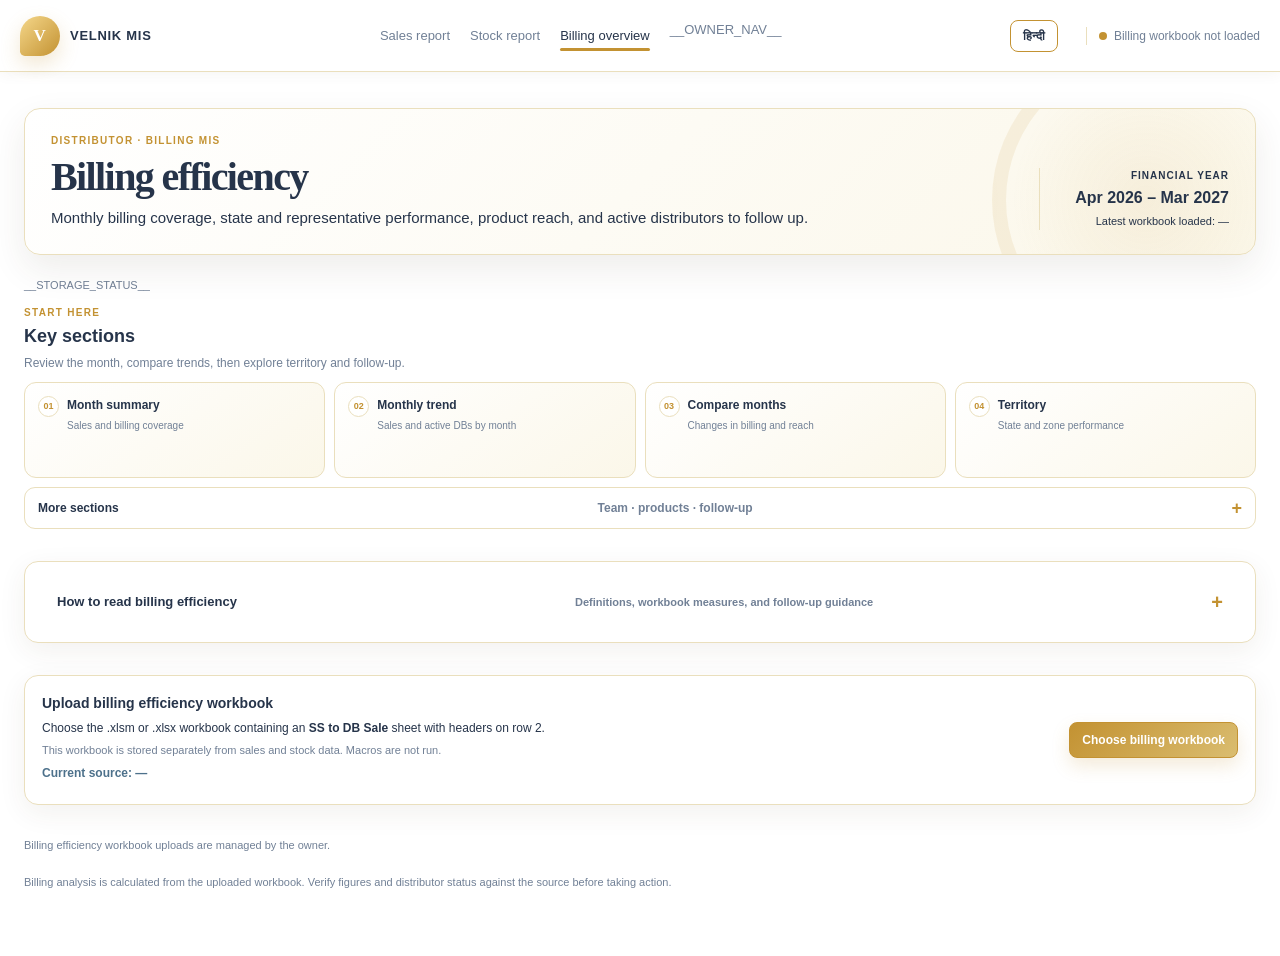
==== commit 22b3f4a8: "Prioritize key report sections" ====
--- a/templates/billing_efficiency.html
+++ b/templates/billing_efficiency.html
@@ -17,14 +17,7 @@
     <nav aria-label="Main navigation">
       <a href="/">Sales report</a>
       <a href="/stock">Stock report</a>
-      <a href="#report-guide">How to read</a>
-      <a href="#billing-summary">Summary</a>
-      <a href="#monthly-trend">Monthly trend</a>
-      <a href="#month-comparison">Compare months</a>
-      <a href="#billing-states">State / zone</a>
-      <a href="#billing-team">Representatives</a>
-      <a href="#billing-products">Products</a>
-      <a href="#zero-billing">Zero billing</a>
+      <a href="#top" aria-current="page">Billing overview</a>
       __OWNER_NAV__
     </nav>
     <button class="button language-toggle" id="pageLanguageToggle" type="button" aria-label="पेज की भाषा हिंदी में बदलें">हिन्दी</button>
@@ -41,6 +34,17 @@
       <div class="as-of"><span>FINANCIAL YEAR</span><strong>Apr 2026 – Mar 2027</strong><small id="billingLoadedAt">Latest workbook loaded: —</small></div>
     </section>
     <p class="muted small storage-status">__STORAGE_STATUS__</p>
+
+    <section class="section report-map" id="report-map" aria-label="Key report sections">
+      <div class="report-map-heading"><div><p class="kicker">START HERE</p><h2>Key sections</h2><p class="muted">Review the month, compare trends, then explore territory and follow-up.</p></div></div>
+      <div class="report-shortcuts">
+        <a class="report-shortcut" href="#billing-summary"><span class="shortcut-number">01</span><strong>Month summary</strong><small>Sales and billing coverage</small></a>
+        <a class="report-shortcut" href="#monthly-trend"><span class="shortcut-number">02</span><strong>Monthly trend</strong><small>Sales and active DBs by month</small></a>
+        <a class="report-shortcut" href="#month-comparison"><span class="shortcut-number">03</span><strong>Compare months</strong><small>Changes in billing and reach</small></a>
+        <a class="report-shortcut" href="#billing-states"><span class="shortcut-number">04</span><strong>Territory</strong><small>State and zone performance</small></a>
+        <details class="more-sections"><summary>More sections <span class="muted">Team · products · follow-up</span></summary><div class="more-section-links"><a href="#billing-team">Representative performance</a><a href="#billing-products">Product coverage</a><a href="#zero-billing">Zero-billing follow-up</a><a href="#report-guide">How to read this report</a><a href="#billing-upload">Workbook upload</a></div></details>
+      </div>
+    </section>
 
     <section class="section" id="report-guide">
       <details class="panel report-guide">
--- a/static/styles.css
+++ b/static/styles.css
@@ -52,6 +52,25 @@
 .month-comparison-controls label { display: grid; gap: 4px; min-width: 180px; color: var(--muted); font-size: 11px; }
 .month-comparison-controls select { border: 1px solid var(--line); border-radius: 8px; background: #fff; padding: 8px 9px; color: var(--ink); font: inherit; font-size: 12px; }
 .month-comparison-controls select:focus { outline: none; border-color: var(--gold); box-shadow: 0 0 0 3px rgba(195,146,50,.12); }
+.report-map { margin-top: 12px; }
+.report-map-heading { margin-bottom: 10px; }
+.report-map-heading .kicker { margin-bottom: 3px; }
+.report-map-heading h2 { margin: 0; font-size: 18px; }
+.report-map-heading .muted { margin: 4px 0 0; font-size: 12px; }
+.report-shortcuts { display: grid; grid-template-columns: repeat(4,minmax(0,1fr)); gap: 9px; }
+.report-shortcut { position: relative; display: grid; align-content: start; gap: 5px; min-height: 96px; border: 1px solid var(--line); border-radius: 12px; background: linear-gradient(145deg,#fff,#fbf7e9); padding: 13px 13px 12px 42px; transition: border-color .18s ease, transform .18s ease, box-shadow .18s ease; }
+.report-shortcut:hover, .report-shortcut:focus-visible { border-color: var(--gold); box-shadow: var(--shadow); transform: translateY(-2px); }
+.report-shortcut strong { font-size: 12px; }
+.report-shortcut small { color: var(--muted); font-size: 10px; line-height: 1.4; }
+.shortcut-number { position: absolute; top: 13px; left: 13px; display: grid; place-items: center; width: 21px; height: 21px; border: 1px solid var(--line); border-radius: 50%; background: #fff; color: var(--gold); font-size: 9px; font-weight: 800; }
+.more-sections { grid-column: 1 / -1; border: 1px solid var(--line); border-radius: 11px; background: #fff; }
+.more-sections summary { display: flex; align-items: center; justify-content: space-between; gap: 12px; padding: 11px 13px; cursor: pointer; list-style: none; font-size: 12px; font-weight: 750; }
+.more-sections summary::-webkit-details-marker { display: none; }
+.more-sections summary::after { content: '+'; color: var(--gold); font-size: 18px; line-height: 1; }
+.more-sections[open] summary::after { content: '−'; }
+.more-section-links { display: flex; flex-wrap: wrap; gap: 7px; border-top: 1px solid var(--line); padding: 10px 12px; }
+.more-section-links a { border: 1px solid var(--line); border-radius: 99px; background: #fffdf8; padding: 6px 9px; color: var(--ink); font-size: 10px; }
+.more-section-links a:hover, .more-section-links a:focus-visible { border-color: var(--gold); color: var(--gold); }
 .grid { display: grid; gap: 14px; }
 .grid.two { grid-template-columns: 1fr 1fr; }
 .nepal-grid { display: grid; grid-template-columns: 1.5fr 1fr; gap: 14px; }
@@ -298,6 +317,8 @@
 .live-dot { background: #d8ad58; }
 @media (max-width:680px) { .topbar { height: auto; } }
 @media (prefers-reduced-motion: reduce) { *, *::before, *::after { scroll-behavior: auto !important; animation-duration: .01ms !important; animation-iteration-count: 1 !important; transition-duration: .01ms !important; } .reveal { opacity: 1; transform: none; } }
+@media (max-width: 900px) { .report-shortcuts { grid-template-columns: repeat(2,minmax(0,1fr)); } }
+@media (max-width: 680px) { .report-shortcut { min-height: 88px; } .more-sections summary { align-items: flex-start; flex-direction: column; gap: 3px; } }
 
 /* Velnik-only color system: gold and white */
 :root {
